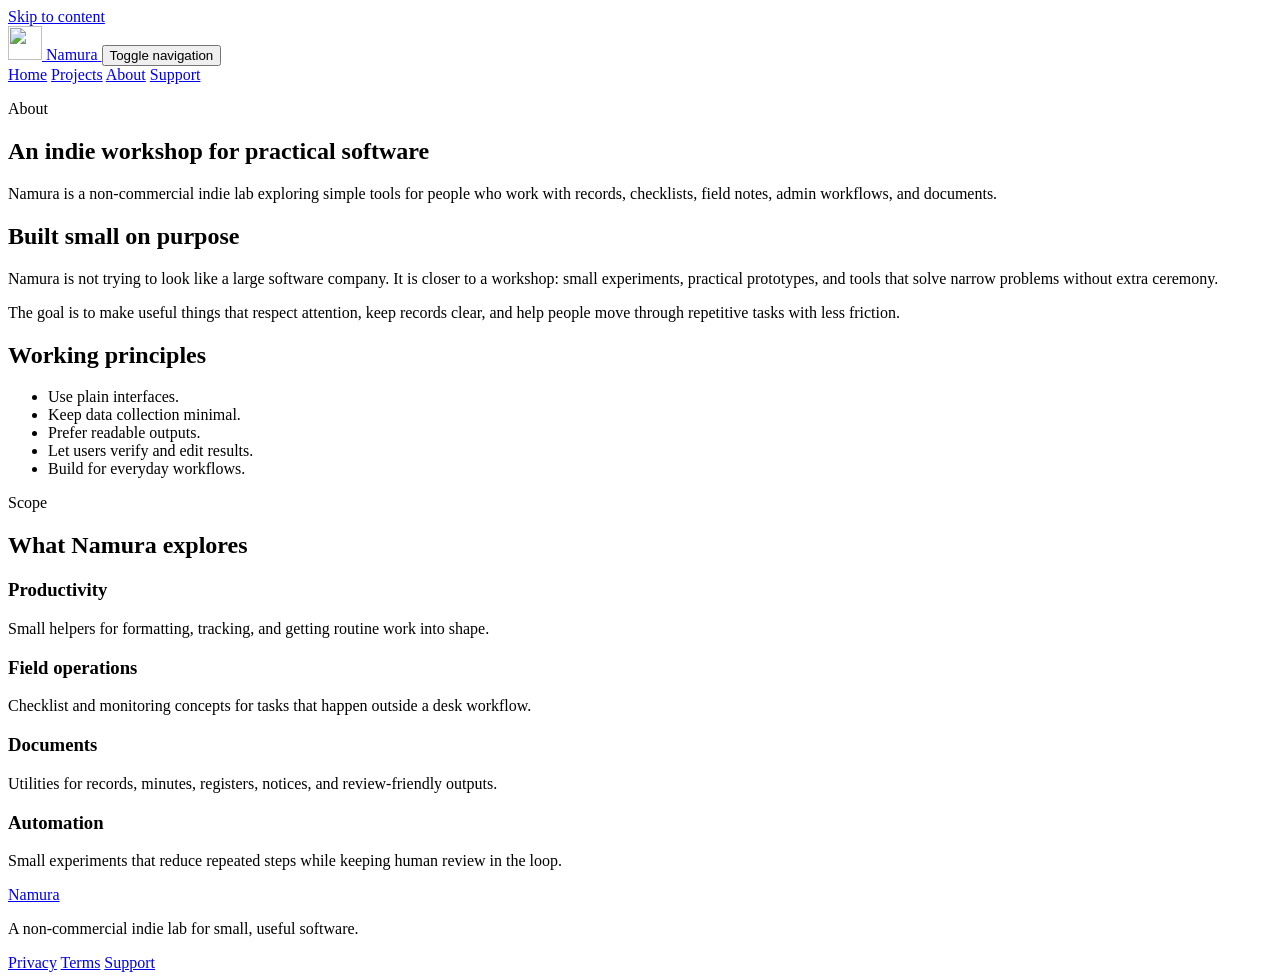
==== about.html @ 30e9f896 "Add files via upload" ====
<!doctype html>
<html lang="en">
  <head>
    <meta charset="utf-8">
    <meta name="viewport" content="width=device-width, initial-scale=1">
    <meta name="description" content="About Namura, a non-commercial indie software lab.">
    <title>About - Namura</title>
    <link rel="icon" href="assets/logo.svg" type="image/svg+xml">
    <link rel="stylesheet" href="assets/styles.css">
  </head>
  <body>
    <a class="skip-link" href="#main">Skip to content</a>
    <header class="site-header">
      <nav class="nav-shell" aria-label="Primary navigation">
        <a class="brand-link" href="index.html" aria-label="Namura home">
          <img src="assets/logo.svg" width="34" height="34" alt="" aria-hidden="true">
          <span>Namura</span>
        </a>
        <button class="nav-toggle" type="button" aria-expanded="false" aria-controls="site-menu">
          <span class="sr-only">Toggle navigation</span>
          <span aria-hidden="true"></span>
        </button>
        <div class="nav-links" id="site-menu">
          <a href="index.html">Home</a>
          <a href="projects.html">Projects</a>
          <a href="about.html" aria-current="page">About</a>
          <a href="support.html">Support</a>
        </div>
      </nav>
    </header>

    <main id="main">
      <section class="page-hero section">
        <div class="container narrow">
          <p class="eyebrow">About</p>
          <h1>An indie workshop for practical software</h1>
          <p>
            Namura is a non-commercial indie lab exploring simple tools for people who work with
            records, checklists, field notes, admin workflows, and documents.
          </p>
        </div>
      </section>

      <section class="section">
        <div class="container two-column">
          <div>
            <h2>Built small on purpose</h2>
            <p>
              Namura is not trying to look like a large software company. It is closer to a
              workshop: small experiments, practical prototypes, and tools that solve narrow
              problems without extra ceremony.
            </p>
            <p>
              The goal is to make useful things that respect attention, keep records clear,
              and help people move through repetitive tasks with less friction.
            </p>
          </div>
          <aside class="note-panel" aria-label="Namura principles">
            <h2>Working principles</h2>
            <ul class="check-list">
              <li>Use plain interfaces.</li>
              <li>Keep data collection minimal.</li>
              <li>Prefer readable outputs.</li>
              <li>Let users verify and edit results.</li>
              <li>Build for everyday workflows.</li>
            </ul>
          </aside>
        </div>
      </section>

      <section class="section section-muted">
        <div class="container section-heading">
          <p class="eyebrow">Scope</p>
          <h2>What Namura explores</h2>
        </div>
        <div class="container feature-grid">
          <article>
            <h3>Productivity</h3>
            <p>Small helpers for formatting, tracking, and getting routine work into shape.</p>
          </article>
          <article>
            <h3>Field operations</h3>
            <p>Checklist and monitoring concepts for tasks that happen outside a desk workflow.</p>
          </article>
          <article>
            <h3>Documents</h3>
            <p>Utilities for records, minutes, registers, notices, and review-friendly outputs.</p>
          </article>
          <article>
            <h3>Automation</h3>
            <p>Small experiments that reduce repeated steps while keeping human review in the loop.</p>
          </article>
        </div>
      </section>
    </main>

    <footer class="site-footer">
      <div class="container footer-grid">
        <div>
          <a class="footer-brand" href="index.html">Namura</a>
          <p>A non-commercial indie lab for small, useful software.</p>
        </div>
        <div class="footer-links" aria-label="Footer navigation">
          <a href="privacy.html">Privacy</a>
          <a href="terms.html">Terms</a>
          <a href="support.html">Support</a>
        </div>
      </div>
    </footer>
    <script src="assets/site.js"></script>
  </body>
</html>
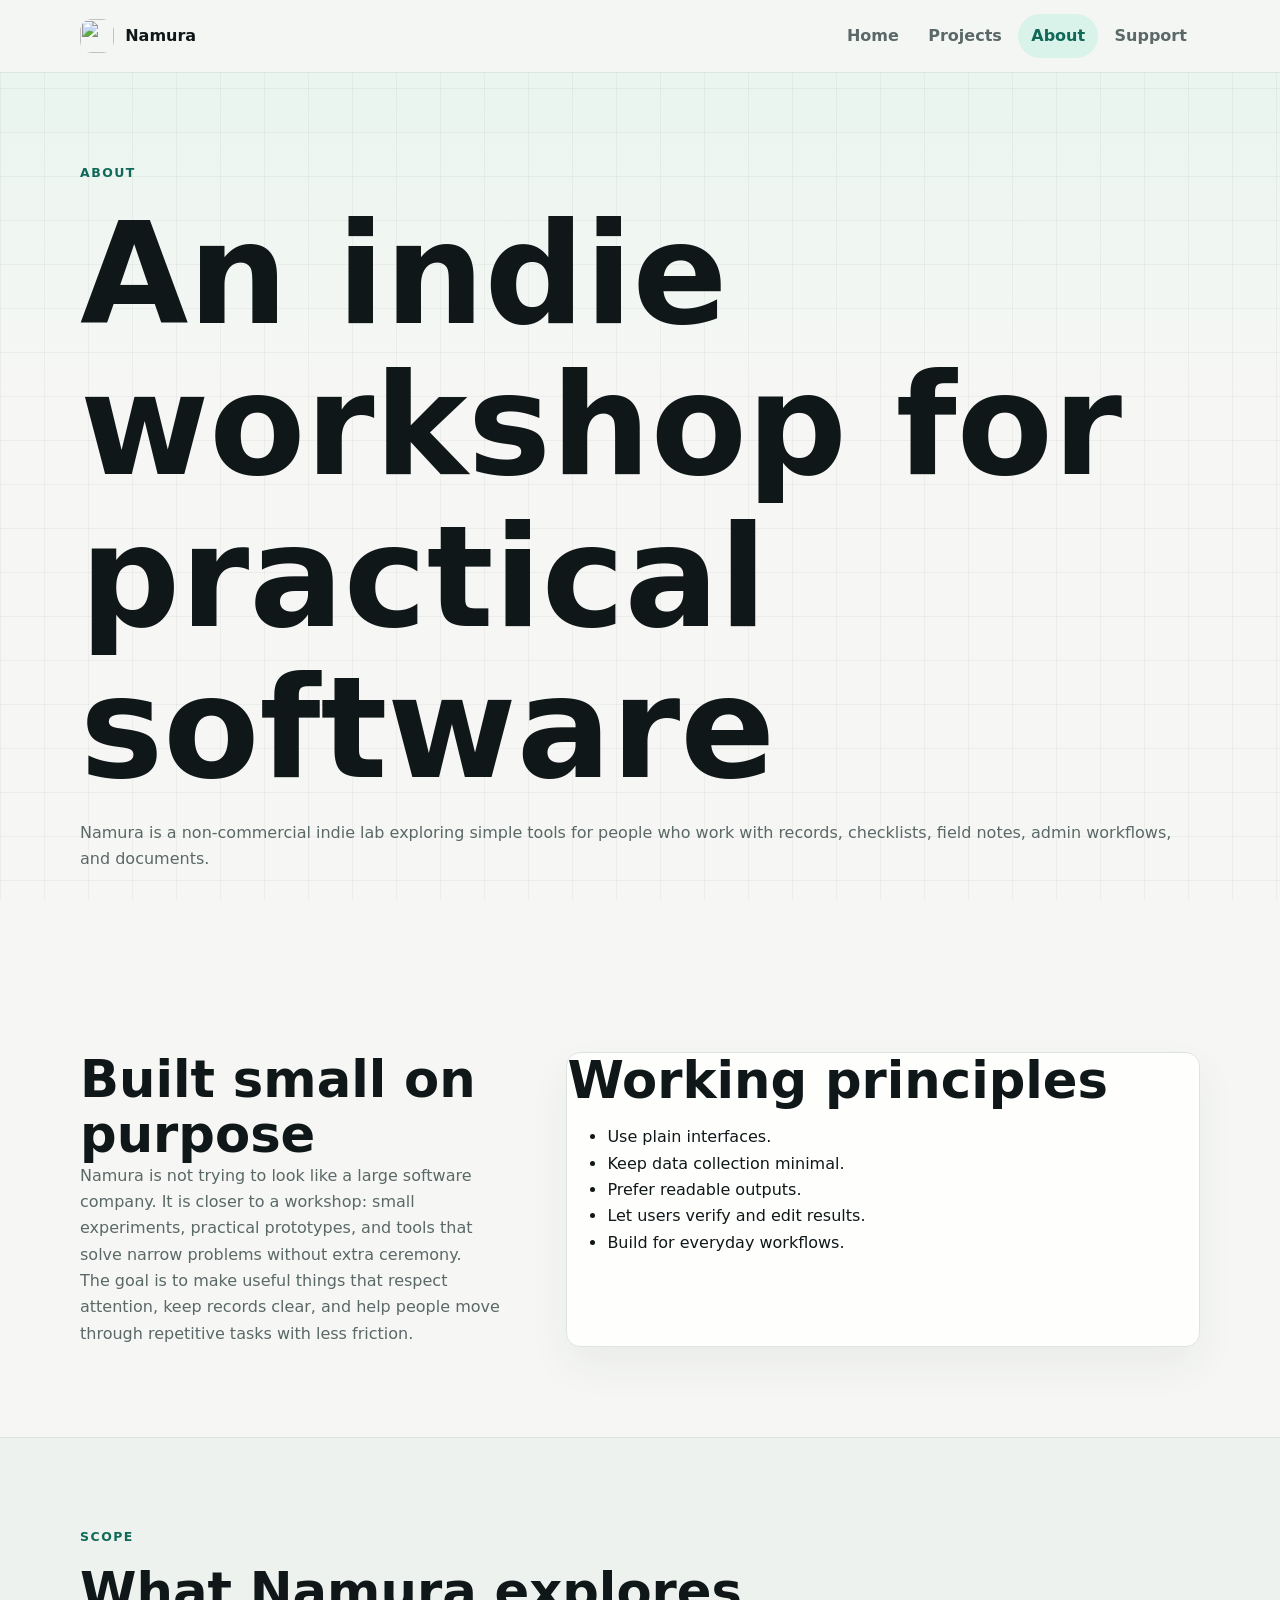
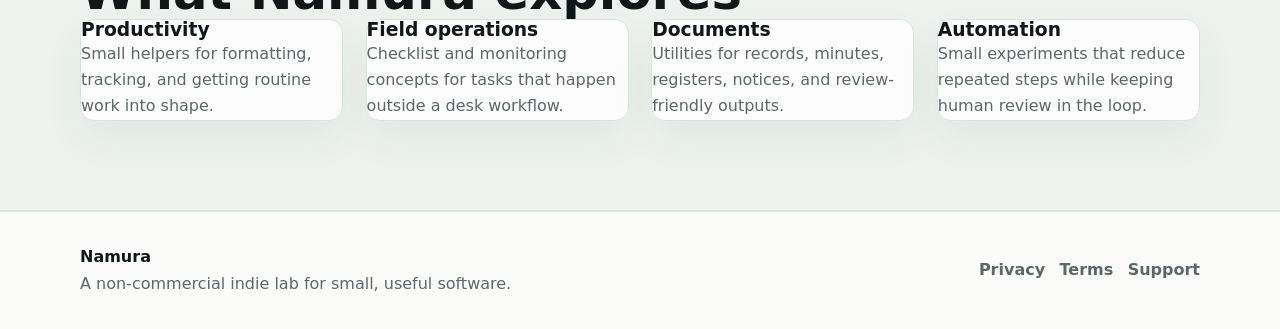
==== commit b8df9ea5: "Add files via upload" ====
--- a/about.html
+++ b/about.html
@@ -7,6 +7,9 @@
     <title>About - Namura</title>
     <link rel="icon" href="assets/logo.svg" type="image/svg+xml">
     <link rel="stylesheet" href="assets/styles.css">
+    <style>
+      :root{--bg:#f6f7f4;--surface:#fff;--muted:#5a6868;--ink:#101718;--line:#dce4df;--accent:#106958;--soft:#d9f2ea;--radius:14px;--container:1120px}*{box-sizing:border-box}body{margin:0;background:linear-gradient(180deg,rgba(217,242,234,.55),rgba(246,247,244,0) 24rem),var(--bg);color:var(--ink);font-family:ui-sans-serif,system-ui,-apple-system,BlinkMacSystemFont,"Segoe UI",sans-serif;line-height:1.65}body:before{position:fixed;inset:0;z-index:-1;content:"";background-image:linear-gradient(rgba(16,23,24,.04) 1px,transparent 1px),linear-gradient(90deg,rgba(16,23,24,.04) 1px,transparent 1px);background-size:44px 44px}a{color:inherit;text-decoration:none}p{margin:0;color:var(--muted)}h1,h2,h3{margin:0;line-height:1.08;letter-spacing:0}h1{font-size:clamp(3.8rem,13vw,8.75rem)}h2{font-size:clamp(1.8rem,4vw,3.2rem)}img{display:block;max-width:100%}.container{width:min(var(--container),calc(100% - 2rem));margin-inline:auto}.section{padding-block:clamp(4rem,7vw,7rem)}.skip-link{position:absolute;transform:translateY(-150%);background:var(--ink);color:#fff;padding:.7rem .9rem}.skip-link:focus{transform:none}.sr-only{position:absolute;width:1px;height:1px;overflow:hidden;clip:rect(0,0,0,0);white-space:nowrap}.site-header{position:sticky;top:0;z-index:10;border-bottom:1px solid var(--line);background:rgba(246,247,244,.9);backdrop-filter:blur(18px)}.nav-shell{display:flex;align-items:center;justify-content:space-between;gap:1rem;width:min(var(--container),calc(100% - 2rem));min-height:72px;margin-inline:auto}.brand-link,.footer-brand{display:inline-flex;align-items:center;gap:.7rem;font-weight:720}.brand-link img{border-radius:12px}.nav-links{display:flex;gap:.2rem}.nav-links a{border-radius:999px;padding:.55rem .82rem;color:var(--muted);font-weight:620}.nav-links a:hover,.nav-links a[aria-current=page]{background:var(--soft);color:var(--accent)}.nav-toggle{display:none}.hero{min-height:calc(100svh - 72px);display:grid;align-items:center}.hero-grid{display:grid;grid-template-columns:minmax(0,1.14fr) minmax(280px,.72fr);align-items:center;gap:clamp(2rem,7vw,5rem)}.hero-copy,.section-heading,.page-hero .narrow,.legal-page .narrow{display:grid;gap:1rem}.eyebrow{color:var(--accent);font-size:.78rem;font-weight:760;letter-spacing:.12em;text-transform:uppercase}.hero-tagline{max-width:720px;color:var(--ink);font-size:clamp(1.28rem,3vw,2.15rem);line-height:1.28}.hero-text{max-width:660px}.action-row{display:flex;flex-wrap:wrap;gap:.8rem}.button{display:inline-flex;align-items:center;justify-content:center;min-height:46px;border:1px solid transparent;border-radius:8px;padding:.72rem 1rem;font-weight:720}.button-primary{background:var(--ink);color:#fff}.button-secondary{border-color:var(--line);background:rgba(255,255,255,.75)}.lab-panel,.project-card,.note-panel,.feature-grid article,.faq-list details,.cta-panel{border:1px solid var(--line);border-radius:var(--radius);background:rgba(255,255,255,.82);box-shadow:0 18px 42px rgba(28,45,43,.06)}.panel-bar{display:flex;gap:.45rem;min-height:42px;border-bottom:1px solid var(--line);padding:1rem}.panel-bar span{width:.64rem;aspect-ratio:1;border-radius:50%;background:var(--line)}.signal-grid{display:grid;grid-template-columns:repeat(4,1fr);gap:1px;background:var(--line)}.signal-grid span{min-height:58px;background:linear-gradient(135deg,rgba(102,217,183,.16),rgba(39,107,144,.04)),var(--surface)}.metric-list{margin:0}.metric-list div{display:flex;justify-content:space-between;border-top:1px solid var(--line);padding:1rem}.metric-list dd{margin:0;font-weight:650}.card-grid{display:grid;grid-template-columns:repeat(3,1fr);gap:1rem}.project-card{display:grid;gap:1rem;padding:1.2rem}.card-topline{display:flex;justify-content:space-between;gap:.6rem}.status,.platform{border-radius:999px;padding:.28rem .62rem;background:var(--soft);color:var(--accent);font-size:.76rem;font-weight:760}.platform{background:#f1f3f1;color:var(--muted)}.text-link{color:var(--accent);font-weight:720}.text-link:after{content:" ->"}.section-muted{background:#edf2ee;border-block:1px solid var(--line)}.philosophy-grid,.two-column,.faq-layout{display:grid;grid-template-columns:minmax(0,.8fr) minmax(0,1.2fr);gap:clamp(2rem,6vw,4rem)}.principle-list,.feature-grid{display:grid;grid-template-columns:repeat(2,1fr);gap:1.4rem}.feature-grid{grid-template-columns:repeat(4,1fr)}.cta-panel{display:flex;align-items:center;justify-content:space-between;gap:2rem;padding:clamp(1.3rem,4vw,2.4rem)}.project-list,.faq-list{display:grid;gap:1rem}.support-email a{color:var(--accent);font-weight:720}.site-footer{border-top:1px solid var(--line);padding-block:2rem;background:rgba(255,255,255,.55)}.footer-grid{display:flex;align-items:center;justify-content:space-between;gap:1.6rem}.footer-links{display:flex;gap:.9rem;color:var(--muted);font-weight:650}@media(max-width:900px){.hero-grid,.philosophy-grid,.two-column,.faq-layout{grid-template-columns:1fr}.card-grid,.feature-grid{grid-template-columns:repeat(2,1fr)}}@media(max-width:680px){.nav-toggle{display:inline-flex}.nav-links{display:none;position:absolute;top:100%;left:1rem;right:1rem;flex-direction:column;border:1px solid var(--line);border-radius:var(--radius);background:#fff;padding:.55rem}.nav-links.is-open{display:flex}.hero{min-height:auto}.card-grid,.principle-list,.feature-grid{grid-template-columns:1fr}.button,.action-row{width:100%}.footer-grid,.cta-panel{align-items:flex-start;flex-direction:column}}
+    </style>
   </head>
   <body>
     <a class="skip-link" href="#main">Skip to content</a>
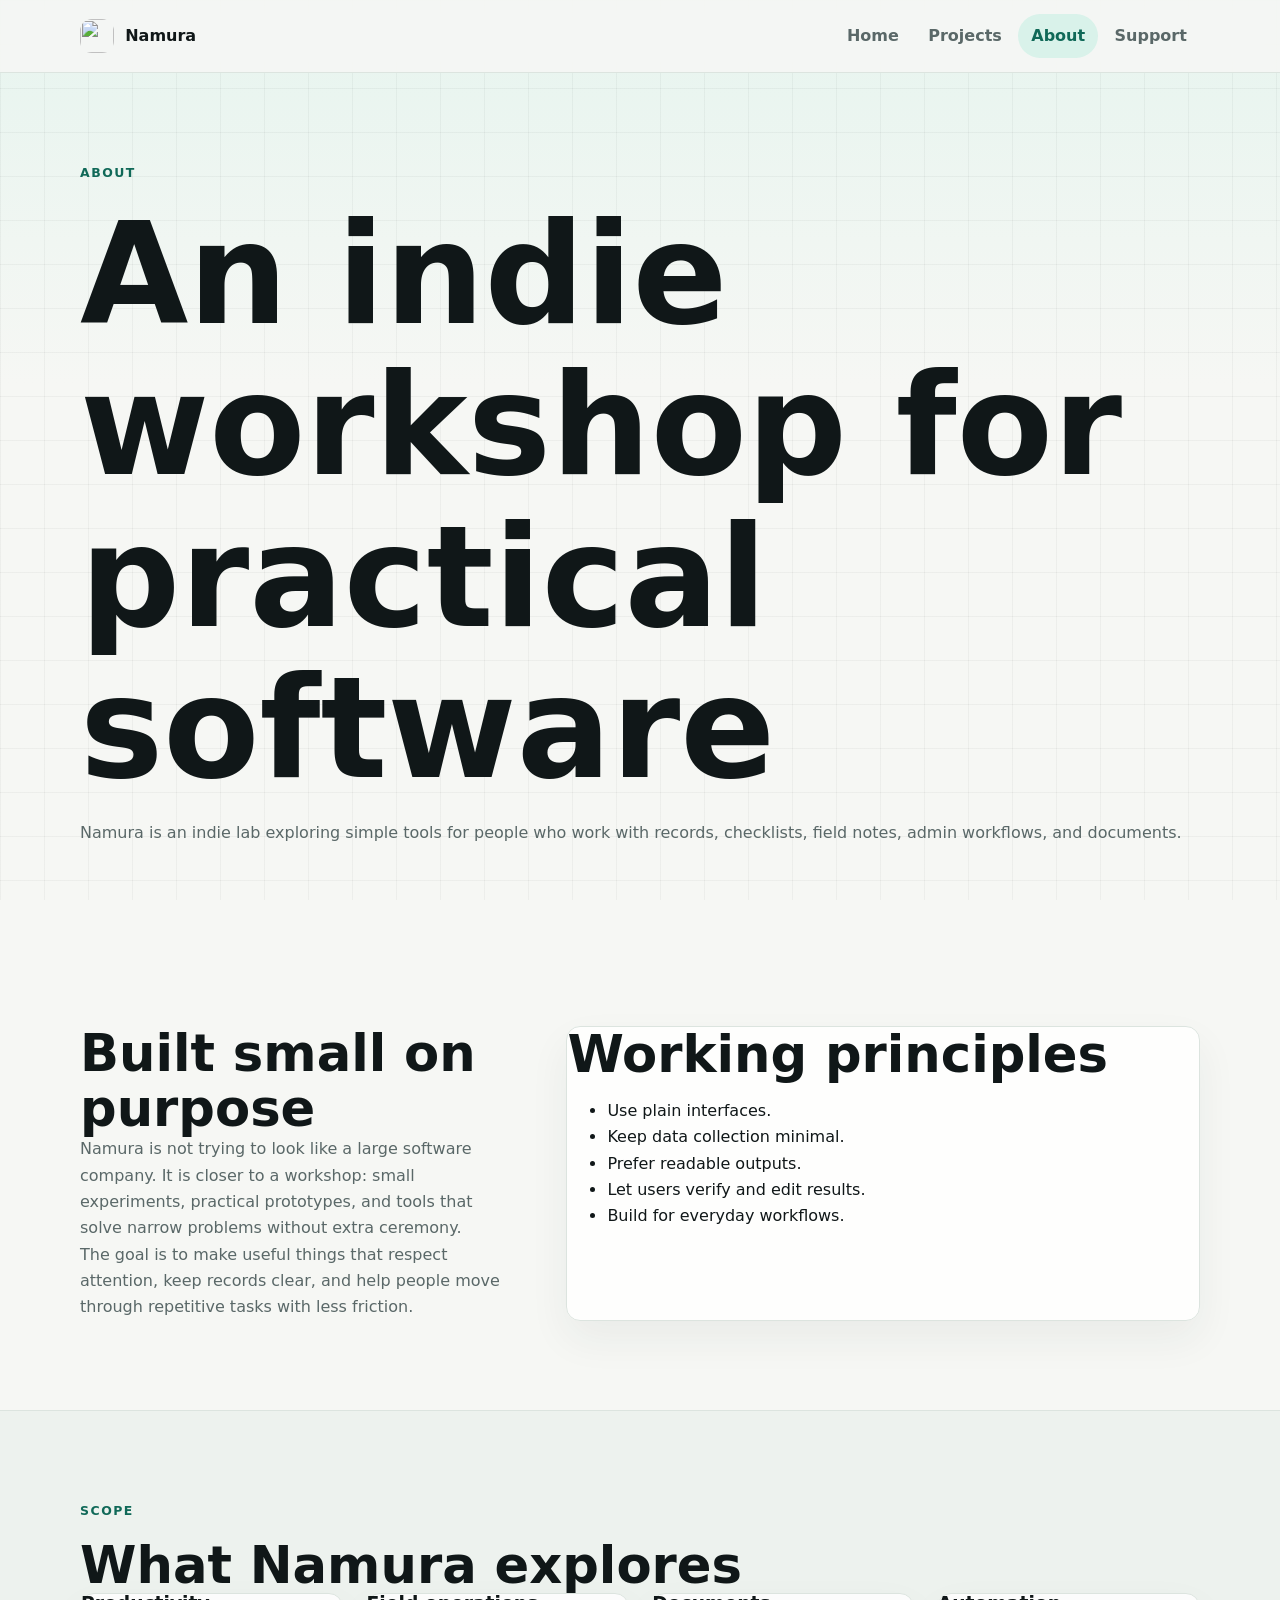
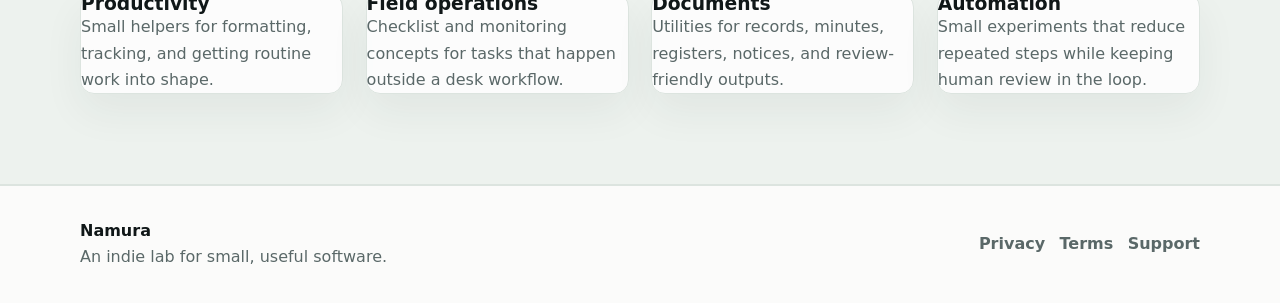
==== commit 87fc4a14: "Add files via upload" ====
--- a/about.html
+++ b/about.html
@@ -3,7 +3,7 @@
   <head>
     <meta charset="utf-8">
     <meta name="viewport" content="width=device-width, initial-scale=1">
-    <meta name="description" content="About Namura, a non-commercial indie software lab.">
+    <meta name="description" content="About Namura, an indie software lab.">
     <title>About - Namura</title>
     <link rel="icon" href="assets/logo.svg" type="image/svg+xml">
     <link rel="stylesheet" href="assets/styles.css">
@@ -38,7 +38,7 @@
           <p class="eyebrow">About</p>
           <h1>An indie workshop for practical software</h1>
           <p>
-            Namura is a non-commercial indie lab exploring simple tools for people who work with
+            Namura is an indie lab exploring simple tools for people who work with
             records, checklists, field notes, admin workflows, and documents.
           </p>
         </div>
@@ -101,7 +101,7 @@
       <div class="container footer-grid">
         <div>
           <a class="footer-brand" href="index.html">Namura</a>
-          <p>A non-commercial indie lab for small, useful software.</p>
+          <p>An indie lab for small, useful software.</p>
         </div>
         <div class="footer-links" aria-label="Footer navigation">
           <a href="privacy.html">Privacy</a>
